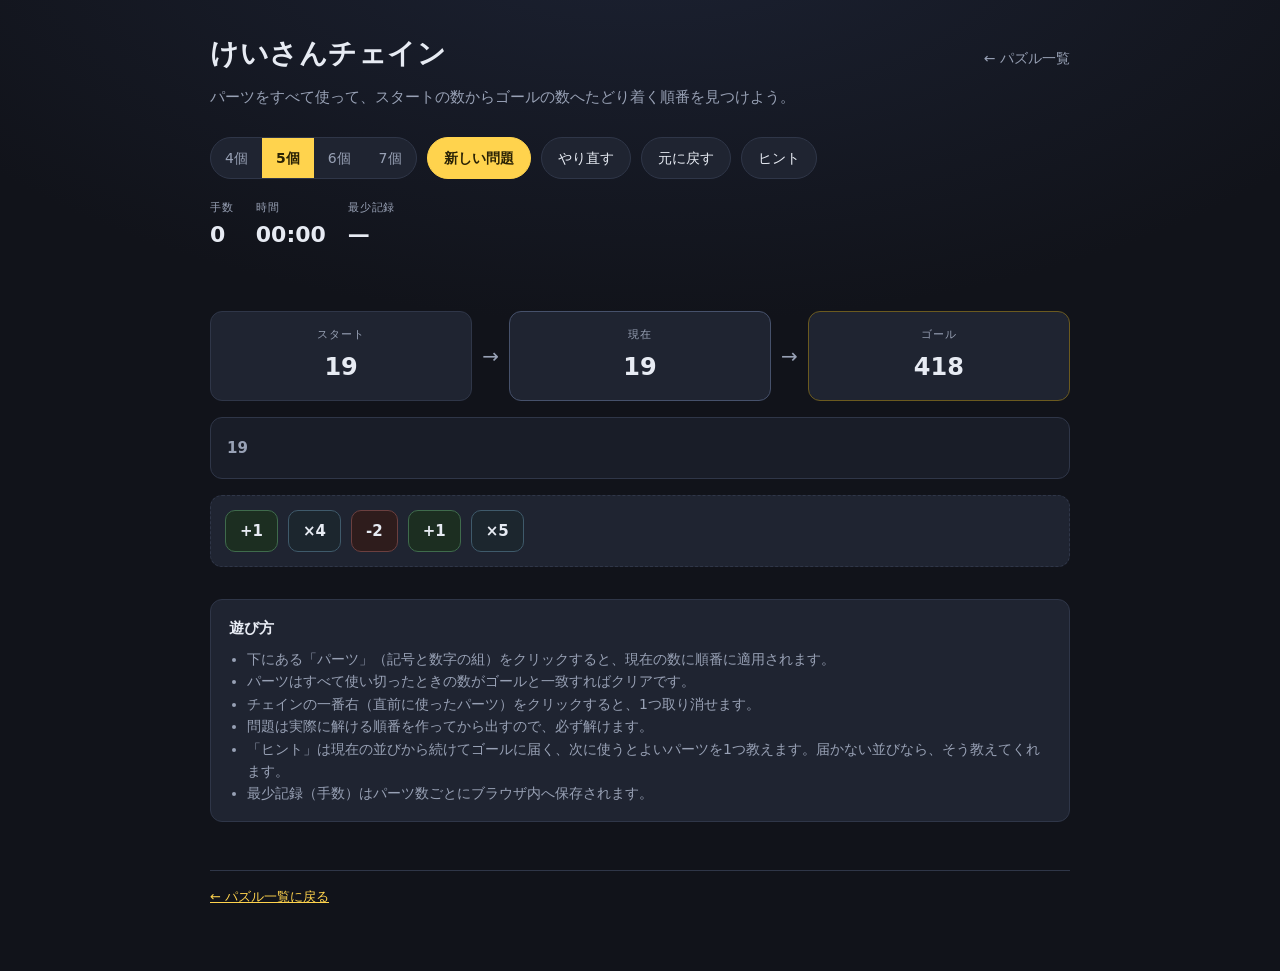
==== puzzles/calc-chain/index.html @ 34aa9587 "四則演算パズル「けいさんチェイン」を追加 スタートの数にシャッフルされた四則演算パーツを1つずつ順番に適用し、 すべて使い切った時点でゴールの数と一致させるパズル。問題は実際に計算した 結果を採用する" ====
<!doctype html>
<html lang="ja">
<head>
<meta charset="utf-8">
<meta name="viewport" content="width=device-width, initial-scale=1">
<title>けいさんチェイン — Puzzles</title>
<meta name="description" content="スタートの数にパーツの四則演算を順番に適用して、ゴールの数にたどり着くパズル。問題はランダム生成で、必ず解けます。">
<link rel="stylesheet" href="../../assets/css/base.css">
<link rel="stylesheet" href="style.css">
<link rel="icon" href="data:image/svg+xml,<svg xmlns='http://www.w3.org/2000/svg' viewBox='0 0 32 32'><text y='26' font-size='26'>🧮</text></svg>">
</head>
<body>
<div class="wrap">
  <header class="site-header">
    <h1 class="site-title">けいさんチェイン</h1>
    <a class="back-link" href="../../">← パズル一覧</a>
  </header>

  <p class="lede">パーツをすべて使って、スタートの数からゴールの数へたどり着く順番を見つけよう。</p>

  <div class="controls">
    <div class="seg" id="count-seg" role="group" aria-label="パーツ数"></div>
    <button class="btn primary" id="new-game" type="button">新しい問題</button>
    <button class="btn" id="restart" type="button">やり直す</button>
    <button class="btn" id="undo" type="button">元に戻す</button>
    <button class="btn" id="hint" type="button">ヒント</button>
  </div>

  <div class="stats">
    <div>
      <span class="stat-label">手数</span>
      <span class="stat-value" id="moves">0</span>
    </div>
    <div>
      <span class="stat-label">時間</span>
      <span class="stat-value" id="time">00:00</span>
    </div>
    <div>
      <span class="stat-label">最少記録</span>
      <span class="stat-value" id="best">—</span>
    </div>
  </div>

  <p class="message" id="message" role="status" aria-live="polite"></p>

  <div class="target-row">
    <div class="value-box">
      <span class="value-label">スタート</span>
      <span class="value-num" id="start-num">—</span>
    </div>
    <div class="target-arrow" aria-hidden="true">→</div>
    <div class="value-box current">
      <span class="value-label">現在</span>
      <span class="value-num" id="current-num">—</span>
    </div>
    <div class="target-arrow" aria-hidden="true">→</div>
    <div class="value-box goal">
      <span class="value-label">ゴール</span>
      <span class="value-num" id="goal-num">—</span>
    </div>
  </div>

  <div class="chain" id="chain" role="group" aria-label="使った順番（一番右をクリックで取り消し）"></div>

  <div class="pool" id="pool" role="group" aria-label="残りのパーツ"></div>

  <section class="rules">
    <h2>遊び方</h2>
    <ul>
      <li>下にある「パーツ」（記号と数字の組）をクリックすると、現在の数に順番に適用されます。</li>
      <li>パーツはすべて使い切ったときの数がゴールと一致すればクリアです。</li>
      <li>チェインの一番右（直前に使ったパーツ）をクリックすると、1つ取り消せます。</li>
      <li>問題は実際に解ける順番を作ってから出すので、必ず解けます。</li>
      <li>「ヒント」は現在の並びから続けてゴールに届く、次に使うとよいパーツを1つ教えます。届かない並びなら、そう教えてくれます。</li>
      <li>最少記録（手数）はパーツ数ごとにブラウザ内へ保存されます。</li>
    </ul>
  </section>

  <footer class="site-footer">
    <a href="../../">← パズル一覧に戻る</a>
  </footer>
</div>

<script src="game.js"></script>
</body>
</html>
---- assets/css/base.css ----
/* ==========================================================================
   Puzzles — 共通スタイル
   すべてのパズルページとトップページで読み込む土台。
   ========================================================================== */

:root {
  --bg: #11131a;
  --bg-soft: #191d28;
  --panel: #1f2431;
  --panel-hover: #272d3d;
  --border: #2f3648;
  --text: #e7ebf3;
  --text-dim: #98a1b5;
  --accent: #ffd34d;
  --accent-dim: #6b5a1f;
  --accent-text: #2a2205;
  --ok: #5ad48a;
  --radius: 12px;
  --shadow: 0 6px 20px rgba(0, 0, 0, 0.35);
  --font: "Segoe UI", "Hiragino Sans", "Noto Sans JP", system-ui, sans-serif;
}

* { box-sizing: border-box; }

html, body {
  margin: 0;
  padding: 0;
}

body {
  min-height: 100vh;
  background:
    radial-gradient(1200px 600px at 50% -10%, #1c2233 0%, transparent 70%),
    var(--bg);
  color: var(--text);
  font-family: var(--font);
  line-height: 1.6;
  -webkit-text-size-adjust: 100%;
}

.wrap {
  max-width: 900px;
  margin: 0 auto;
  padding: 32px 20px 64px;
}

a { color: var(--accent); }

/* --- ヘッダー ------------------------------------------------------------ */

.site-header {
  display: flex;
  align-items: baseline;
  justify-content: space-between;
  gap: 16px;
  flex-wrap: wrap;
  margin-bottom: 8px;
}

.site-title {
  margin: 0;
  font-size: 28px;
  letter-spacing: 0.02em;
}

.site-title .dot { color: var(--accent); }

.lede {
  margin: 0 0 28px;
  color: var(--text-dim);
  font-size: 15px;
}

.back-link {
  display: inline-flex;
  align-items: center;
  gap: 6px;
  color: var(--text-dim);
  text-decoration: none;
  font-size: 14px;
}

.back-link:hover { color: var(--text); }

/* --- ボタン類 ------------------------------------------------------------ */

.btn {
  appearance: none;
  border: 1px solid var(--border);
  background: var(--panel);
  color: var(--text);
  font: inherit;
  font-size: 14px;
  padding: 9px 16px;
  border-radius: 999px;
  cursor: pointer;
  transition: background 0.15s, border-color 0.15s, transform 0.05s;
}

.btn:hover { background: var(--panel-hover); border-color: #3d465d; }
.btn:active { transform: translateY(1px); }

.btn.primary {
  background: var(--accent);
  border-color: var(--accent);
  color: var(--accent-text);
  font-weight: 600;
}

.btn.primary:hover { filter: brightness(1.08); }

.controls {
  display: flex;
  flex-wrap: wrap;
  gap: 10px;
  align-items: center;
  margin-bottom: 20px;
}

.seg {
  display: inline-flex;
  border: 1px solid var(--border);
  background: var(--panel);
  border-radius: 999px;
  overflow: hidden;
}

.seg button {
  appearance: none;
  border: 0;
  background: transparent;
  color: var(--text-dim);
  font: inherit;
  font-size: 14px;
  padding: 9px 14px;
  cursor: pointer;
}

.seg button[aria-pressed="true"] {
  background: var(--accent);
  color: var(--accent-text);
  font-weight: 600;
}

.seg button:not([aria-pressed="true"]):hover { color: var(--text); }

/* --- カード（パズル選択） ------------------------------------------------ */

.card-grid {
  display: grid;
  grid-template-columns: repeat(auto-fill, minmax(260px, 1fr));
  gap: 16px;
}

.card {
  display: flex;
  flex-direction: column;
  gap: 8px;
  padding: 18px;
  background: var(--panel);
  border: 1px solid var(--border);
  border-radius: var(--radius);
  color: inherit;
  text-decoration: none;
  transition: background 0.15s, border-color 0.15s, transform 0.15s;
}

.card:hover {
  background: var(--panel-hover);
  border-color: #46516b;
  transform: translateY(-2px);
}

.card.soon {
  opacity: 0.5;
  pointer-events: none;
  border-style: dashed;
}

.card-thumb {
  font-size: 30px;
  line-height: 1;
}

.card-title {
  font-size: 17px;
  font-weight: 600;
  margin: 0;
}

.card-desc {
  margin: 0;
  font-size: 13px;
  color: var(--text-dim);
}

.tags {
  display: flex;
  flex-wrap: wrap;
  gap: 6px;
  margin-top: auto;
  padding-top: 8px;
}

.tag {
  font-size: 11px;
  color: var(--text-dim);
  border: 1px solid var(--border);
  border-radius: 999px;
  padding: 2px 9px;
}

/* --- ステータス表示 ------------------------------------------------------ */

.stats {
  display: flex;
  gap: 22px;
  flex-wrap: wrap;
  margin-bottom: 16px;
  font-variant-numeric: tabular-nums;
}

.stat-label {
  display: block;
  font-size: 11px;
  letter-spacing: 0.08em;
  text-transform: uppercase;
  color: var(--text-dim);
}

.stat-value { font-size: 22px; font-weight: 600; }

.message {
  min-height: 28px;
  font-size: 15px;
  color: var(--ok);
  font-weight: 600;
}

.site-footer {
  margin-top: 48px;
  padding-top: 16px;
  border-top: 1px solid var(--border);
  color: var(--text-dim);
  font-size: 13px;
}

@media (max-width: 480px) {
  .wrap { padding: 20px 14px 48px; }
  .site-title { font-size: 22px; }
}
---- puzzles/calc-chain/style.css ----
/* けいさんチェイン専用スタイル */

.target-row {
  display: flex;
  align-items: stretch;
  gap: 10px;
  flex-wrap: wrap;
  margin-bottom: 16px;
}

.value-box {
  flex: 1 1 120px;
  display: flex;
  flex-direction: column;
  align-items: center;
  justify-content: center;
  gap: 4px;
  padding: 14px 10px;
  background: var(--panel);
  border: 1px solid var(--border);
  border-radius: var(--radius);
  min-width: 100px;
}

.value-box.current {
  border-color: #46516b;
}

.value-box.current.match {
  border-color: var(--ok);
  box-shadow: 0 0 0 1px var(--ok);
}

.value-box.goal {
  border-color: var(--accent-dim);
}

.value-label {
  font-size: 11px;
  letter-spacing: 0.08em;
  text-transform: uppercase;
  color: var(--text-dim);
}

.value-num {
  font-size: 24px;
  font-weight: 700;
  font-variant-numeric: tabular-nums;
}

.target-arrow {
  display: flex;
  align-items: center;
  justify-content: center;
  color: var(--text-dim);
  font-size: 20px;
  flex: 0 0 auto;
}

/* --- チェイン（使った順番） ---------------------------------------------- */

.chain {
  display: flex;
  align-items: center;
  gap: 8px;
  flex-wrap: wrap;
  min-height: 44px;
  padding: 14px;
  margin-bottom: 16px;
  background: var(--bg-soft);
  border: 1px solid var(--border);
  border-radius: var(--radius);
}

.chain-value {
  font-size: 15px;
  font-weight: 600;
  font-variant-numeric: tabular-nums;
  color: var(--text-dim);
  padding: 4px 2px;
}

.chain.cleared .chain-value {
  color: var(--ok);
}

/* --- パーツ（チェインの演算チップ / 選択プール共通） ---------------------- */

.chain-op,
.piece {
  appearance: none;
  border: 1px solid var(--border);
  border-radius: 10px;
  font: inherit;
  font-weight: 700;
  font-size: 15px;
  padding: 8px 14px;
  cursor: pointer;
  color: var(--text);
  background: var(--panel);
  transition: background 0.12s ease, transform 0.06s, box-shadow 0.12s ease;
}

.piece:hover:not(:disabled) { background: var(--panel-hover); }
.piece:active:not(:disabled) { transform: scale(0.96); }

.chain-op:disabled { cursor: default; opacity: 0.85; }
.piece:disabled { cursor: default; opacity: 0.4; }

.op-add { border-color: #3f6b4c; background: #1c2e21; }
.op-sub { border-color: #6b3f3f; background: #2e1c1c; }
.op-mul { border-color: #3f5a6b; background: #1c262e; }
.op-div { border-color: #5a3f6b; background: #271c2e; }

.piece.op-add:hover:not(:disabled) { background: #234030; }
.piece.op-sub:hover:not(:disabled) { background: #402323; }
.piece.op-mul:hover:not(:disabled) { background: #233440; }
.piece.op-div:hover:not(:disabled) { background: #342340; }

.pool {
  display: flex;
  flex-wrap: wrap;
  gap: 10px;
  padding: 14px;
  margin-bottom: 20px;
  background: var(--panel);
  border: 1px dashed var(--border);
  border-radius: var(--radius);
  min-height: 44px;
}

/* ヒントで光らせるパーツ */
.piece.hint {
  border-color: var(--ok);
  box-shadow: 0 0 0 2px rgba(90, 212, 138, 0.4);
  animation: piece-hint-pulse 1s ease-in-out infinite;
}

@keyframes piece-hint-pulse {
  0%, 100% { opacity: 1; }
  50% { opacity: 0.55; }
}

.rules {
  margin-top: 32px;
  padding: 16px 18px;
  background: var(--panel);
  border: 1px solid var(--border);
  border-radius: var(--radius);
  font-size: 14px;
  color: var(--text-dim);
}

.rules h2 {
  margin: 0 0 8px;
  font-size: 15px;
  color: var(--text);
}

.rules ul { margin: 0; padding-left: 18px; }
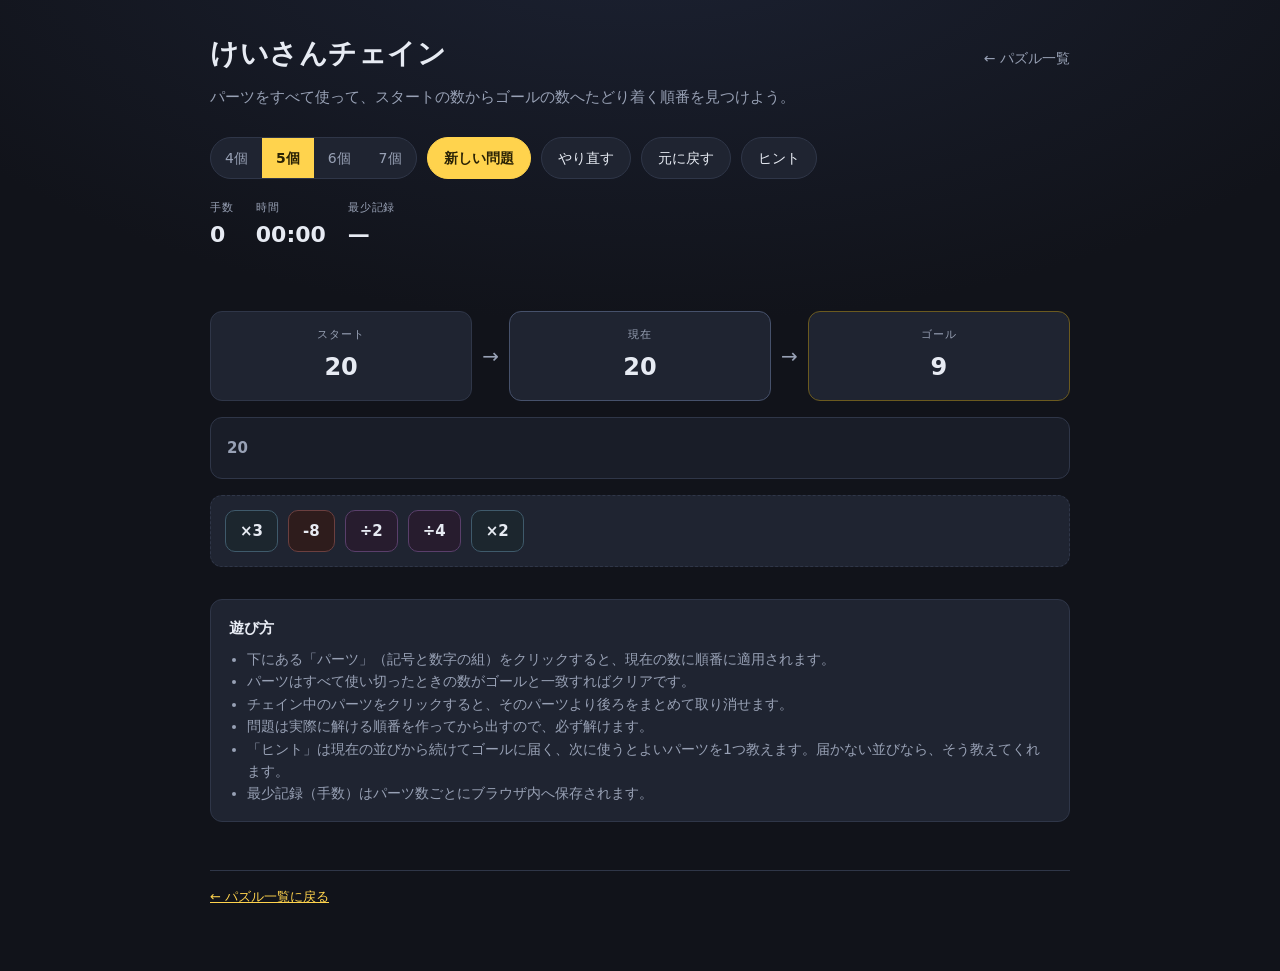
==== commit ae384a1d: "チェイン中の任意のパーツから後ろをまとめて取り消せるようにする これまでは末尾のパーツしか取り消せなかったが、途中のパーツをクリック したときもそこから後ろをまとめて取り消せるようにした。" ====
--- a/puzzles/calc-chain/index.html
+++ b/puzzles/calc-chain/index.html
@@ -60,7 +60,7 @@
     </div>
   </div>
 
-  <div class="chain" id="chain" role="group" aria-label="使った順番（一番右をクリックで取り消し）"></div>
+  <div class="chain" id="chain" role="group" aria-label="使った順番（クリックした場所から後ろをまとめて取り消し）"></div>
 
   <div class="pool" id="pool" role="group" aria-label="残りのパーツ"></div>
 
@@ -69,7 +69,7 @@
     <ul>
       <li>下にある「パーツ」（記号と数字の組）をクリックすると、現在の数に順番に適用されます。</li>
       <li>パーツはすべて使い切ったときの数がゴールと一致すればクリアです。</li>
-      <li>チェインの一番右（直前に使ったパーツ）をクリックすると、1つ取り消せます。</li>
+      <li>チェイン中のパーツをクリックすると、そのパーツより後ろをまとめて取り消せます。</li>
       <li>問題は実際に解ける順番を作ってから出すので、必ず解けます。</li>
       <li>「ヒント」は現在の並びから続けてゴールに届く、次に使うとよいパーツを1つ教えます。届かない並びなら、そう教えてくれます。</li>
       <li>最少記録（手数）はパーツ数ごとにブラウザ内へ保存されます。</li>
